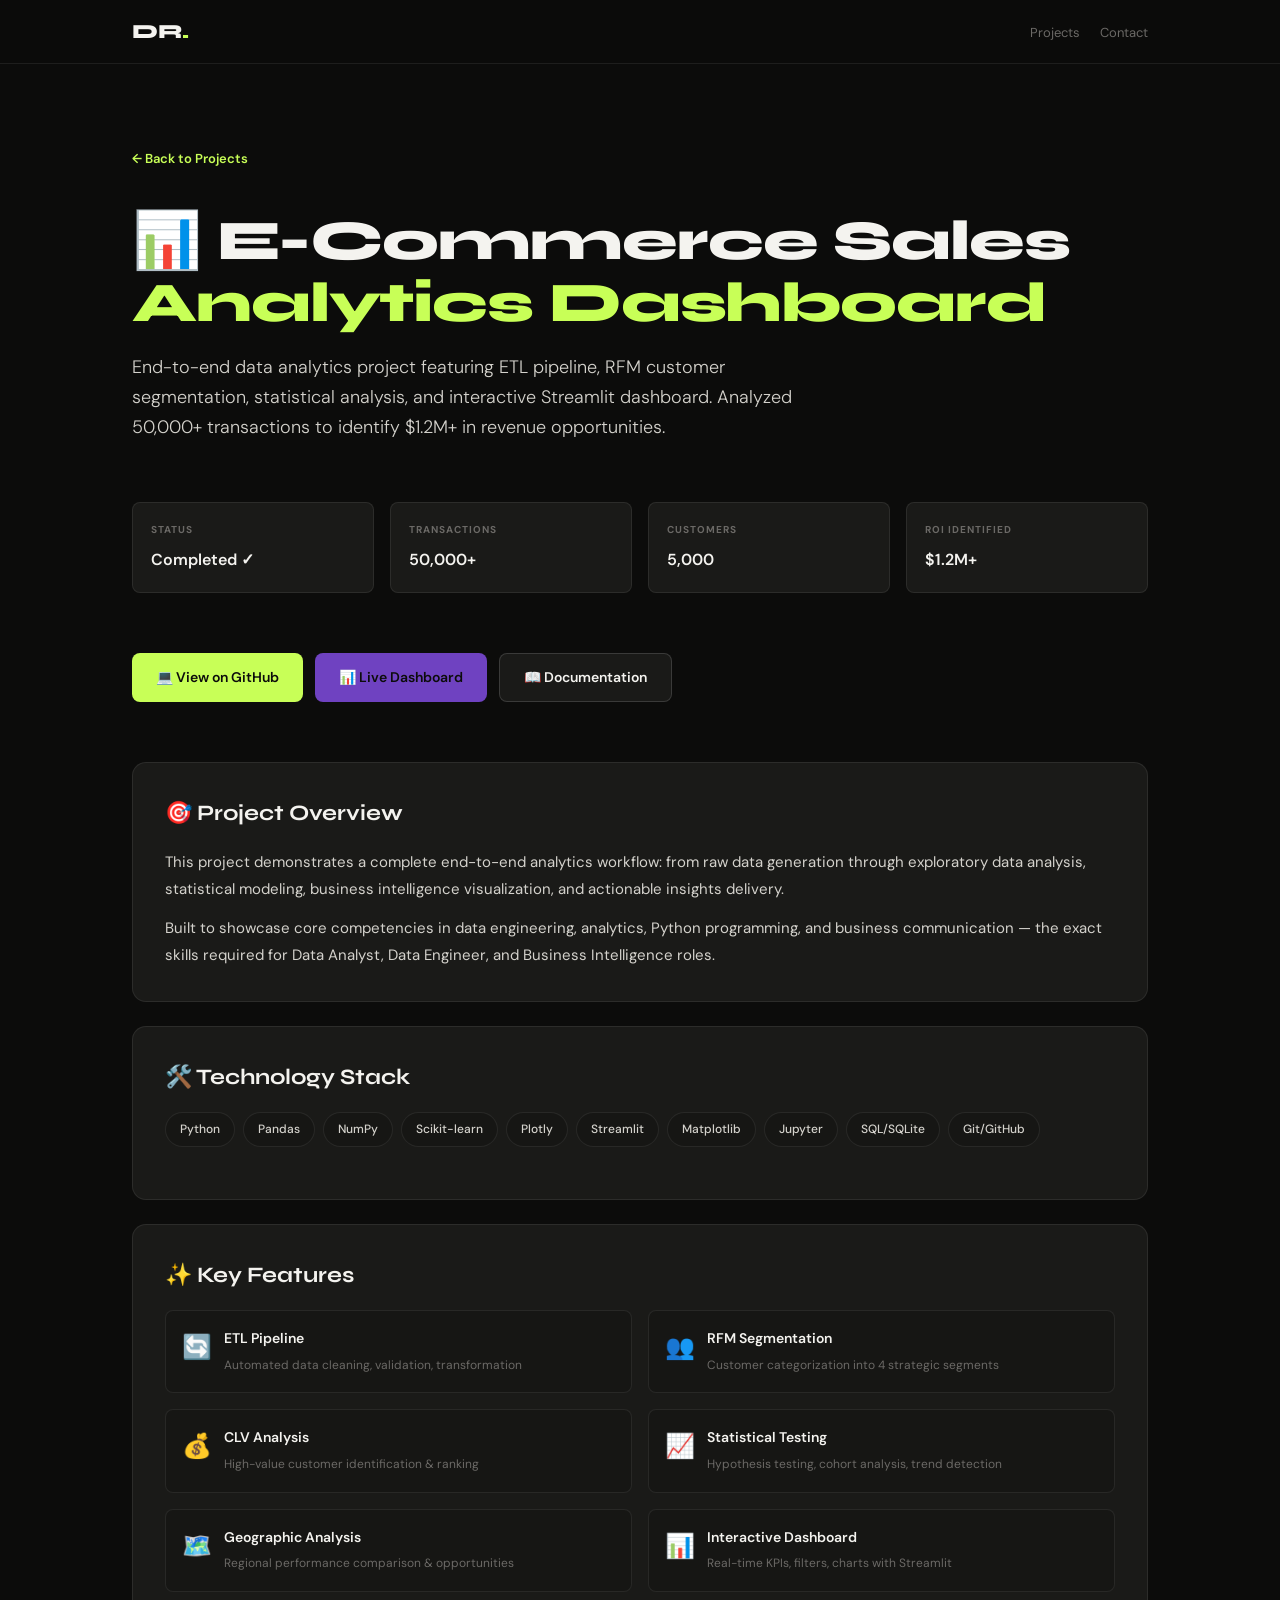
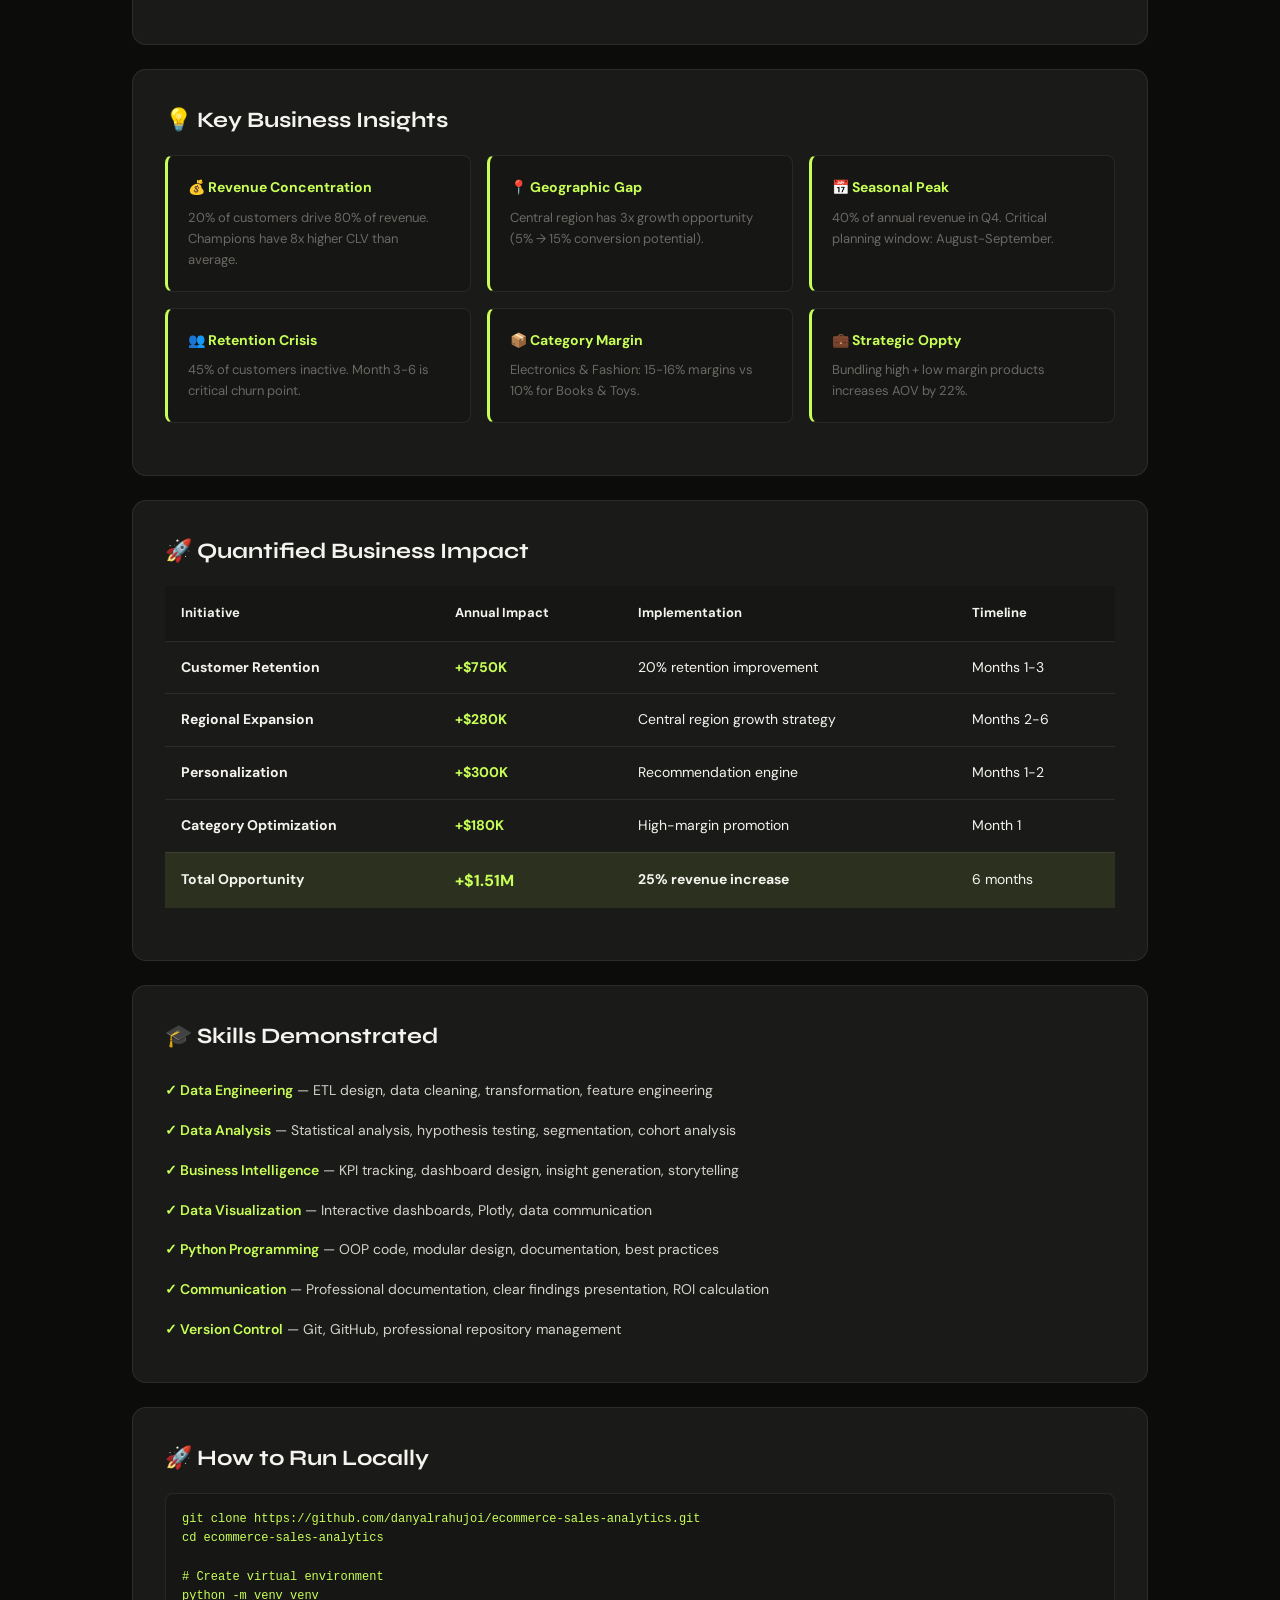
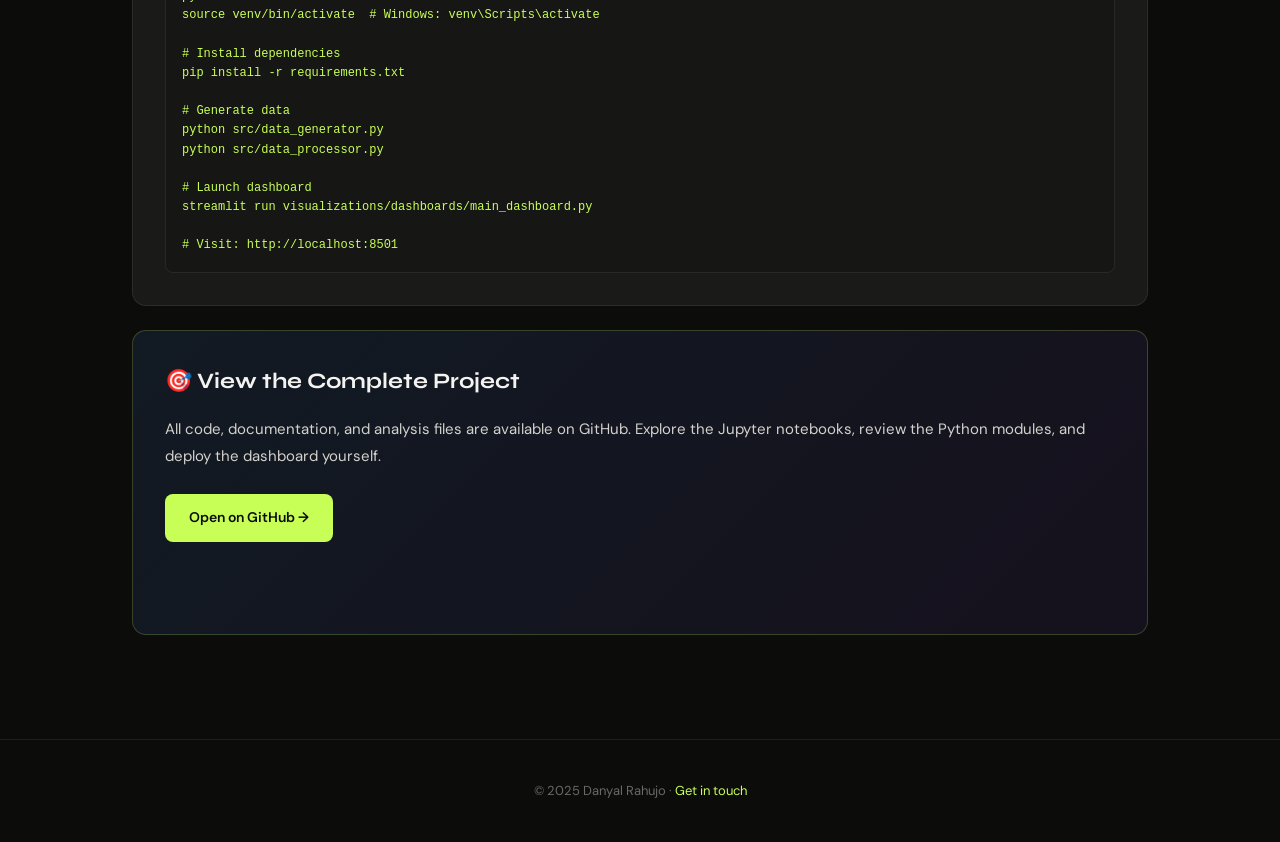
==== projects/ecommerce-analytics.html @ 6f2ed7d9 "Add E-Commerce Sales Analytics Dashboard HTML This HTML file contains the structure and styling for " ====
<!DOCTYPE html>
<html lang="en">
<head>
  <meta charset="UTF-8" />
  <meta name="viewport" content="width=device-width, initial-scale=1.0" />
  <title>E-Commerce Sales Analytics Dashboard - Danyal Rahujo</title>
  <meta name="description" content="End-to-end data analytics project with ETL pipeline, RFM segmentation, and interactive Streamlit dashboard analyzing 50,000+ e-commerce transactions." />
  <link rel="preconnect" href="https://fonts.googleapis.com" />
  <link href="https://fonts.googleapis.com/css2?family=Syne:wght@400;600;700;800&family=DM+Sans:ital,opsz,wght@0,9..40,300;0,9..40,400;0,9..40,500;1,9..40,300&display=swap" rel="stylesheet" />
  <style>
    :root {
      --bg:        #0c0c0b;
      --bg2:       #111110;
      --bg3:       #161614;
      --surface:   #1a1a18;
      --border:    rgba(255,255,255,0.08);
      --border2:   rgba(255,255,255,0.14);
      --white:     #f4f3ef;
      --off:       #d4d2cc;
      --muted:     #6b6966;
      --accent:    #c8ff57;
      --accent2:   #ff5733;
      --blue:      #4a9eff;
      --green:     #4ade80;
      --radius:    14px;
      --radius-sm: 8px;
      --nav-h:     64px;
    }

    *, *::before, *::after { box-sizing: border-box; margin: 0; padding: 0; }
    html { scroll-behavior: smooth; }
    body {
      background: var(--bg);
      color: var(--white);
      font-family: 'DM Sans', sans-serif;
      font-size: 16px;
      line-height: 1.7;
      overflow-x: hidden;
    }
    a { text-decoration: none; color: inherit; }
    img { max-width: 100%; }
    em { font-style: normal; color: var(--accent); }
    .container { max-width: 1080px; margin: 0 auto; padding: 0 32px; }
    
    nav {
      position: fixed; top: 0; left: 0; right: 0;
      height: var(--nav-h); z-index: 500;
      background: rgba(12,12,11,0.95);
      backdrop-filter: blur(16px);
      border-bottom: 1px solid var(--border);
    }
    .nav-inner {
      max-width: 1080px; margin: 0 auto; padding: 0 32px;
      height: 100%; display: flex; align-items: center; justify-content: space-between;
    }
    .nav-logo {
      font-family: 'Syne', sans-serif; font-weight: 800; font-size: 20px;
      color: var(--white); letter-spacing: -0.02em;
    }
    .logo-dot { color: var(--accent); }
    .nav-links { display: flex; list-style: none; gap: 20px; }
    .nav-links a {
      font-size: 13px; font-weight: 400; color: var(--muted);
      transition: color 0.2s;
    }
    .nav-links a:hover { color: var(--white); }

    main { padding-top: var(--nav-h); }
    section { padding: 80px 0; }
    
    .back-btn {
      display: inline-flex; align-items: center; gap: 6px;
      color: var(--accent); font-size: 13px; font-weight: 600;
      margin-bottom: 40px; transition: gap 0.2s;
    }
    .back-btn:hover { gap: 10px; }

    .page-header {
      margin-bottom: 60px;
    }
    .page-title {
      font-family: 'Syne', sans-serif;
      font-size: clamp(40px, 6vw, 56px);
      font-weight: 800; line-height: 1.1; letter-spacing: -0.02em;
      margin-bottom: 20px;
    }
    .page-subtitle {
      font-size: 18px; color: var(--off); font-weight: 300; line-height: 1.65; max-width: 700px;
    }

    .project-meta {
      display: grid; grid-template-columns: repeat(4, 1fr); gap: 16px;
      margin-bottom: 60px;
    }
    .meta-card {
      background: var(--surface); border: 1px solid var(--border);
      border-radius: var(--radius-sm); padding: 18px;
    }
    .meta-label { font-size: 10px; font-weight: 700; letter-spacing: 0.1em; text-transform: uppercase; color: var(--muted); margin-bottom: 8px; }
    .meta-value { font-size: 16px; font-weight: 600; color: var(--white); }

    .btn-group {
      display: flex; gap: 12px; flex-wrap: wrap; margin-bottom: 60px;
    }
    .btn {
      display: inline-flex; align-items: center; gap: 8px;
      padding: 12px 24px; border-radius: var(--radius-sm);
      font-size: 14px; font-weight: 600; font-family: 'DM Sans', sans-serif;
      transition: all 0.2s;
      border: none; cursor: pointer;
    }
    .btn-primary {
      background: var(--accent); color: var(--bg);
    }
    .btn-primary:hover { transform: translateY(-2px); box-shadow: 0 8px 24px rgba(200,255,87,0.25); }
    .btn-secondary {
      background: var(--surface); border: 1px solid var(--border2); color: var(--white);
    }
    .btn-secondary:hover { border-color: var(--white); background: rgba(255,255,255,0.05); }

    .section-card {
      background: var(--surface); border: 1px solid var(--border);
      border-radius: var(--radius); padding: 32px;
      margin-bottom: 24px;
    }
    .section-card h3 {
      font-family: 'Syne', sans-serif; font-size: 22px; font-weight: 700;
      color: var(--white); margin-bottom: 16px;
    }
    .section-card p {
      font-size: 15px; color: var(--off); line-height: 1.8; margin-bottom: 12px;
    }
    .section-card p:last-child { margin-bottom: 0; }

    .insights-grid {
      display: grid; grid-template-columns: repeat(3, 1fr); gap: 16px;
      margin-bottom: 20px;
    }
    .insight-card {
      background: var(--bg3); border: 1px solid var(--border);
      border-radius: var(--radius-sm); padding: 20px;
      border-left: 3px solid var(--accent);
    }
    .insight-card h4 {
      font-size: 14px; font-weight: 700; color: var(--accent); margin-bottom: 8px;
    }
    .insight-card p {
      font-size: 13px; color: var(--muted); line-height: 1.6;
    }

    .features-grid {
      display: grid; grid-template-columns: repeat(2, 1fr); gap: 16px;
      margin-bottom: 20px;
    }
    .feature-item {
      background: var(--bg3); border: 1px solid var(--border);
      border-radius: var(--radius-sm); padding: 16px;
      display: flex; gap: 12px;
    }
    .feature-icon {
      font-size: 24px; flex-shrink: 0;
    }
    .feature-text h4 {
      font-size: 14px; font-weight: 600; color: var(--white); margin-bottom: 4px;
    }
    .feature-text p {
      font-size: 12px; color: var(--muted);
    }

    .tech-list {
      display: flex; flex-wrap: wrap; gap: 8px;
      margin-bottom: 20px;
    }
    .tech-tag {
      display: inline-flex;
      background: var(--bg3); border: 1px solid var(--border);
      color: var(--off); padding: 6px 14px; border-radius: 20px;
      font-size: 12px; font-weight: 500;
    }

    .impact-table {
      width: 100%; border-collapse: collapse;
      background: var(--surface);
      margin-bottom: 20px;
    }
    .impact-table th {
      background: var(--bg3); padding: 16px;
      text-align: left; font-weight: 700; font-size: 13px;
      border-bottom: 1px solid var(--border);
    }
    .impact-table td {
      padding: 14px 16px; border-bottom: 1px solid var(--border);
      font-size: 14px;
    }
    .impact-table tr:last-child td {
      border-bottom: none;
    }
    .impact-value {
      color: var(--accent); font-weight: 700;
    }

    footer {
      border-top: 1px solid var(--border); padding: 40px 0;
      text-align: center; color: var(--muted); font-size: 13px;
    }

    @media (max-width: 900px) {
      .project-meta { grid-template-columns: repeat(2, 1fr); }
      .insights-grid { grid-template-columns: 1fr; }
      .features-grid { grid-template-columns: 1fr; }
    }
    @media (max-width: 640px) {
      .container { padding: 0 20px; }
      section { padding: 60px 0; }
      .page-title { font-size: 32px; }
      .nav-links { display: none; }
      .project-meta { grid-template-columns: 1fr; }
      .btn-group { flex-direction: column; }
      .btn { width: 100%; justify-content: center; }
    }
  </style>
</head>
<body>

  <nav>
    <div class="nav-inner">
      <a href="../index.html" class="nav-logo">DR<span class="logo-dot">.</span></a>
      <ul class="nav-links">
        <li><a href="../index.html#projects">Projects</a></li>
        <li><a href="../index.html#contact">Contact</a></li>
      </ul>
    </div>
  </nav>

  <main>
    <section>
      <div class="container">
        <a href="../index.html#projects" class="back-btn">← Back to Projects</a>

        <div class="page-header">
          <h1 class="page-title">📊 E-Commerce Sales<br><em>Analytics Dashboard</em></h1>
          <p class="page-subtitle">
            End-to-end data analytics project featuring ETL pipeline, RFM customer segmentation, 
            statistical analysis, and interactive Streamlit dashboard. Analyzed 50,000+ transactions 
            to identify $1.2M+ in revenue opportunities.
          </p>
        </div>

        <div class="project-meta">
          <div class="meta-card">
            <div class="meta-label">Status</div>
            <div class="meta-value">Completed ✓</div>
          </div>
          <div class="meta-card">
            <div class="meta-label">Transactions</div>
            <div class="meta-value">50,000+</div>
          </div>
          <div class="meta-card">
            <div class="meta-label">Customers</div>
            <div class="meta-value">5,000</div>
          </div>
          <div class="meta-card">
            <div class="meta-label">ROI Identified</div>
            <div class="meta-value">$1.2M+</div>
          </div>
        </div>

        <div class="btn-group">
          <a href="https://github.com/danyalrahujoi/ecommerce-sales-analytics" class="btn btn-primary" target="_blank">
            💻 View on GitHub
          </a>
          <a href="https://ecommerce-analytics-dashboard.streamlit.app/" class="btn btn-primary" target="_blank" style="background: #6f42c1;">
            📊 Live Dashboard
          </a>
          <a href="https://github.com/danyalrahujoi/ecommerce-sales-analytics#readme" class="btn btn-secondary" target="_blank">
            📖 Documentation
          </a>
        </div>

        <div class="section-card">
          <h3>🎯 Project Overview</h3>
          <p>
            This project demonstrates a complete end-to-end analytics workflow: from raw data generation through 
            exploratory data analysis, statistical modeling, business intelligence visualization, and actionable insights delivery.
          </p>
          <p>
            Built to showcase core competencies in data engineering, analytics, Python programming, and business communication 
            — the exact skills required for Data Analyst, Data Engineer, and Business Intelligence roles.
          </p>
        </div>

        <div class="section-card">
          <h3>🛠️ Technology Stack</h3>
          <div class="tech-list">
            <span class="tech-tag">Python</span>
            <span class="tech-tag">Pandas</span>
            <span class="tech-tag">NumPy</span>
            <span class="tech-tag">Scikit-learn</span>
            <span class="tech-tag">Plotly</span>
            <span class="tech-tag">Streamlit</span>
            <span class="tech-tag">Matplotlib</span>
            <span class="tech-tag">Jupyter</span>
            <span class="tech-tag">SQL/SQLite</span>
            <span class="tech-tag">Git/GitHub</span>
          </div>
        </div>

        <div class="section-card">
          <h3>✨ Key Features</h3>
          <div class="features-grid">
            <div class="feature-item">
              <div class="feature-icon">🔄</div>
              <div class="feature-text">
                <h4>ETL Pipeline</h4>
                <p>Automated data cleaning, validation, transformation</p>
              </div>
            </div>
            <div class="feature-item">
              <div class="feature-icon">👥</div>
              <div class="feature-text">
                <h4>RFM Segmentation</h4>
                <p>Customer categorization into 4 strategic segments</p>
              </div>
            </div>
            <div class="feature-item">
              <div class="feature-icon">💰</div>
              <div class="feature-text">
                <h4>CLV Analysis</h4>
                <p>High-value customer identification & ranking</p>
              </div>
            </div>
            <div class="feature-item">
              <div class="feature-icon">📈</div>
              <div class="feature-text">
                <h4>Statistical Testing</h4>
                <p>Hypothesis testing, cohort analysis, trend detection</p>
              </div>
            </div>
            <div class="feature-item">
              <div class="feature-icon">🗺️</div>
              <div class="feature-text">
                <h4>Geographic Analysis</h4>
                <p>Regional performance comparison & opportunities</p>
              </div>
            </div>
            <div class="feature-item">
              <div class="feature-icon">📊</div>
              <div class="feature-text">
                <h4>Interactive Dashboard</h4>
                <p>Real-time KPIs, filters, charts with Streamlit</p>
              </div>
            </div>
          </div>
        </div>

        <div class="section-card">
          <h3>💡 Key Business Insights</h3>
          <div class="insights-grid">
            <div class="insight-card">
              <h4>💰 Revenue Concentration</h4>
              <p>20% of customers drive 80% of revenue. Champions have 8x higher CLV than average.</p>
            </div>
            <div class="insight-card">
              <h4>📍 Geographic Gap</h4>
              <p>Central region has 3x growth opportunity (5% → 15% conversion potential).</p>
            </div>
            <div class="insight-card">
              <h4>📅 Seasonal Peak</h4>
              <p>40% of annual revenue in Q4. Critical planning window: August-September.</p>
            </div>
            <div class="insight-card">
              <h4>👥 Retention Crisis</h4>
              <p>45% of customers inactive. Month 3-6 is critical churn point.</p>
            </div>
            <div class="insight-card">
              <h4>📦 Category Margin</h4>
              <p>Electronics & Fashion: 15-16% margins vs 10% for Books & Toys.</p>
            </div>
            <div class="insight-card">
              <h4>💼 Strategic Oppty</h4>
              <p>Bundling high + low margin products increases AOV by 22%.</p>
            </div>
          </div>
        </div>

        <div class="section-card">
          <h3>🚀 Quantified Business Impact</h3>
          <table class="impact-table">
            <thead>
              <tr>
                <th>Initiative</th>
                <th>Annual Impact</th>
                <th>Implementation</th>
                <th>Timeline</th>
              </tr>
            </thead>
            <tbody>
              <tr>
                <td><strong>Customer Retention</strong></td>
                <td class="impact-value">+$750K</td>
                <td>20% retention improvement</td>
                <td>Months 1-3</td>
              </tr>
              <tr>
                <td><strong>Regional Expansion</strong></td>
                <td class="impact-value">+$280K</td>
                <td>Central region growth strategy</td>
                <td>Months 2-6</td>
              </tr>
              <tr>
                <td><strong>Personalization</strong></td>
                <td class="impact-value">+$300K</td>
                <td>Recommendation engine</td>
                <td>Months 1-2</td>
              </tr>
              <tr>
                <td><strong>Category Optimization</strong></td>
                <td class="impact-value">+$180K</td>
                <td>High-margin promotion</td>
                <td>Month 1</td>
              </tr>
              <tr style="background: rgba(200,255,87,0.1);">
                <td><strong>Total Opportunity</strong></td>
                <td class="impact-value" style="font-size: 16px;">+$1.51M</td>
                <td><strong>25% revenue increase</strong></td>
                <td>6 months</td>
              </tr>
            </tbody>
          </table>
        </div>

        <div class="section-card">
          <h3>🎓 Skills Demonstrated</h3>
          <ul style="list-style: none; padding: 0;">
            <li style="padding: 8px 0; font-size: 14px; color: var(--off);">
              <span style="color: var(--accent); font-weight: 600;">✓ Data Engineering</span> — ETL design, data cleaning, transformation, feature engineering
            </li>
            <li style="padding: 8px 0; font-size: 14px; color: var(--off);">
              <span style="color: var(--accent); font-weight: 600;">✓ Data Analysis</span> — Statistical analysis, hypothesis testing, segmentation, cohort analysis
            </li>
            <li style="padding: 8px 0; font-size: 14px; color: var(--off);">
              <span style="color: var(--accent); font-weight: 600;">✓ Business Intelligence</span> — KPI tracking, dashboard design, insight generation, storytelling
            </li>
            <li style="padding: 8px 0; font-size: 14px; color: var(--off);">
              <span style="color: var(--accent); font-weight: 600;">✓ Data Visualization</span> — Interactive dashboards, Plotly, data communication
            </li>
            <li style="padding: 8px 0; font-size: 14px; color: var(--off);">
              <span style="color: var(--accent); font-weight: 600;">✓ Python Programming</span> — OOP code, modular design, documentation, best practices
            </li>
            <li style="padding: 8px 0; font-size: 14px; color: var(--off);">
              <span style="color: var(--accent); font-weight: 600;">✓ Communication</span> — Professional documentation, clear findings presentation, ROI calculation
            </li>
            <li style="padding: 8px 0; font-size: 14px; color: var(--off);">
              <span style="color: var(--accent); font-weight: 600;">✓ Version Control</span> — Git, GitHub, professional repository management
            </li>
          </ul>
        </div>

        <div class="section-card">
          <h3>🚀 How to Run Locally</h3>
          <pre style="background: var(--bg3); padding: 16px; border-radius: var(--radius-sm); overflow-x: auto; font-size: 12px; color: var(--accent); line-height: 1.6; border: 1px solid var(--border);">git clone https://github.com/danyalrahujoi/ecommerce-sales-analytics.git
cd ecommerce-sales-analytics

# Create virtual environment
python -m venv venv
source venv/bin/activate  # Windows: venv\Scripts\activate

# Install dependencies
pip install -r requirements.txt

# Generate data
python src/data_generator.py
python src/data_processor.py

# Launch dashboard
streamlit run visualizations/dashboards/main_dashboard.py

# Visit: http://localhost:8501</pre>
        </div>

        <div class="section-card" style="background: linear-gradient(135deg, rgba(74,158,255,0.1), rgba(111,66,193,0.1)); border-color: rgba(200,255,87,0.2);">
          <h3>🎯 View the Complete Project</h3>
          <p>All code, documentation, and analysis files are available on GitHub. Explore the Jupyter notebooks, review the Python modules, and deploy the dashboard yourself.</p>
          <div class="btn-group" style="margin-top: 24px;">
            <a href="https://github.com/danyalrahujoi/ecommerce-sales-analytics" class="btn btn-primary" target="_blank">
              Open on GitHub →
            </a>
          </div>
        </div>
      </div>
    </section>
  </main>

  <footer>
    <div class="container">
      <p>© 2025 Danyal Rahujo · <a href="mailto:danyalrahujo@gmail.com" style="color: var(--accent);">Get in touch</a></p>
    </div>
  </footer>

</body>
</html>
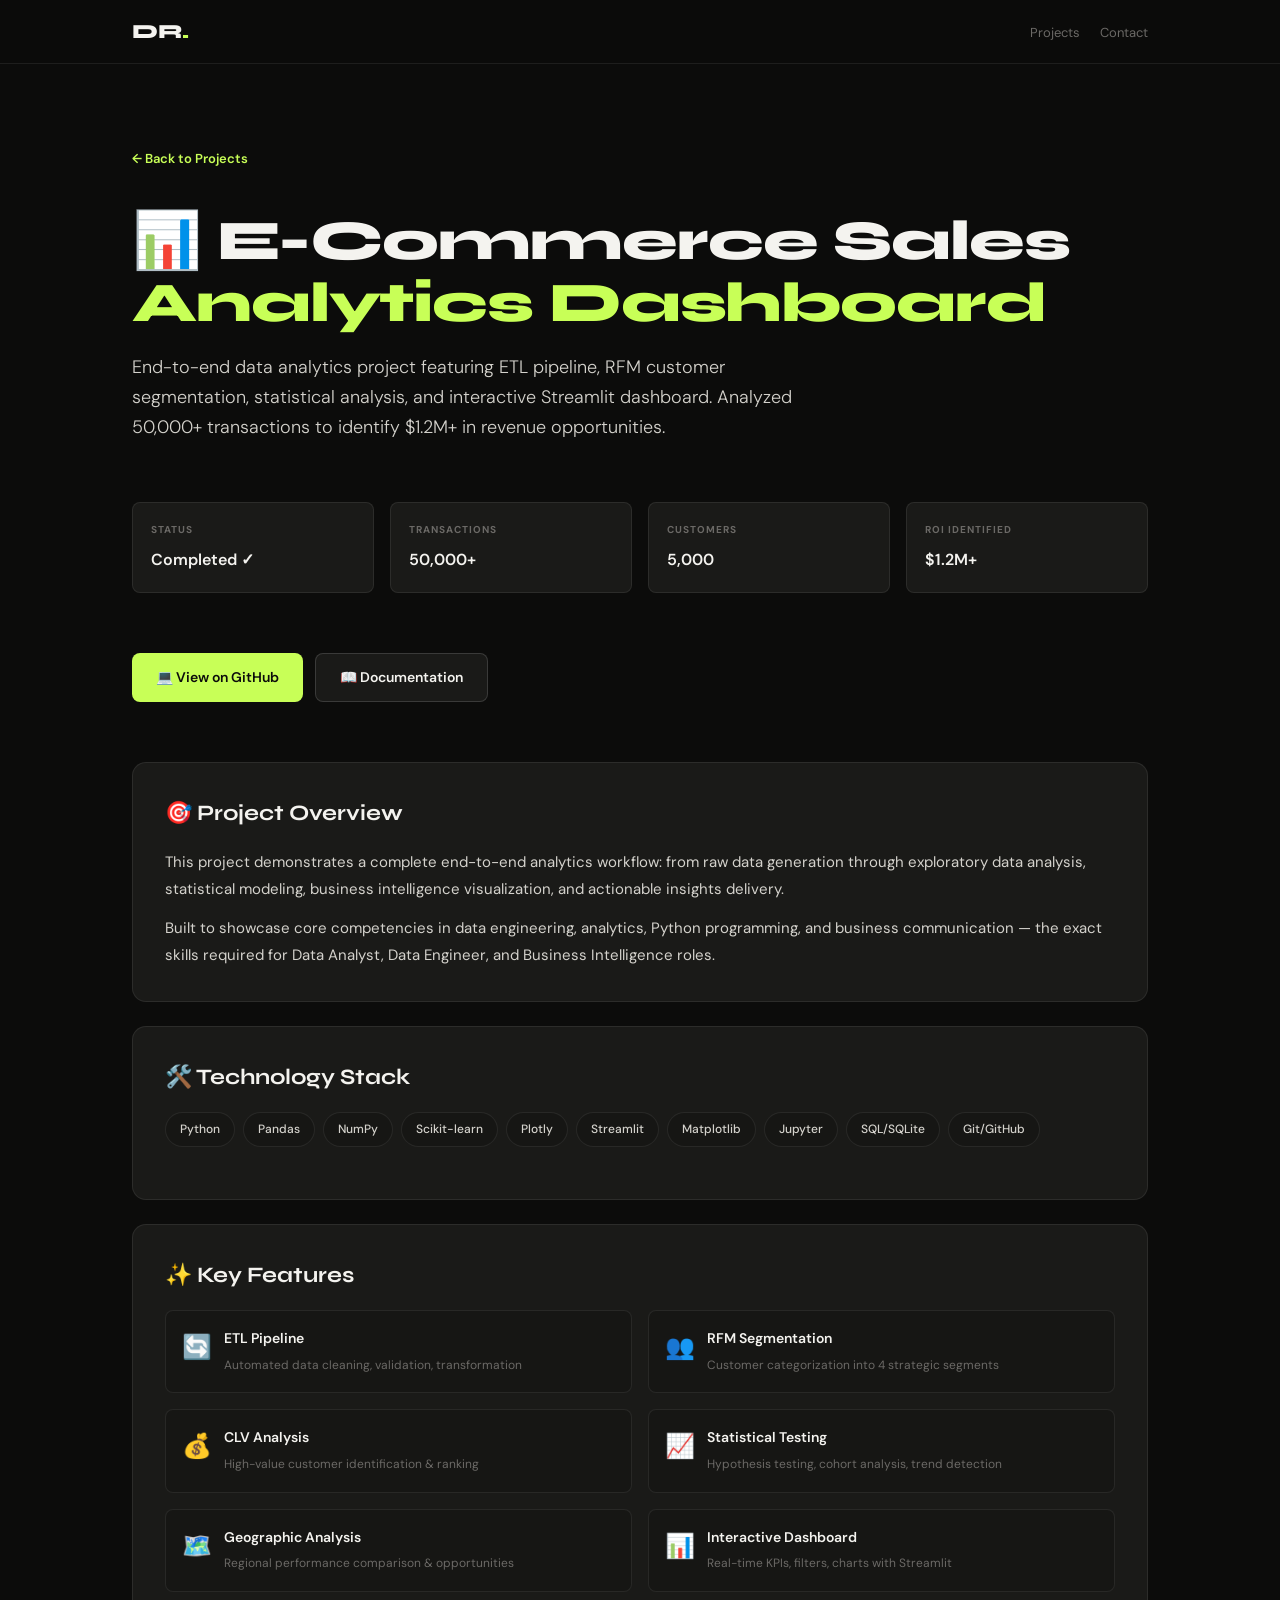
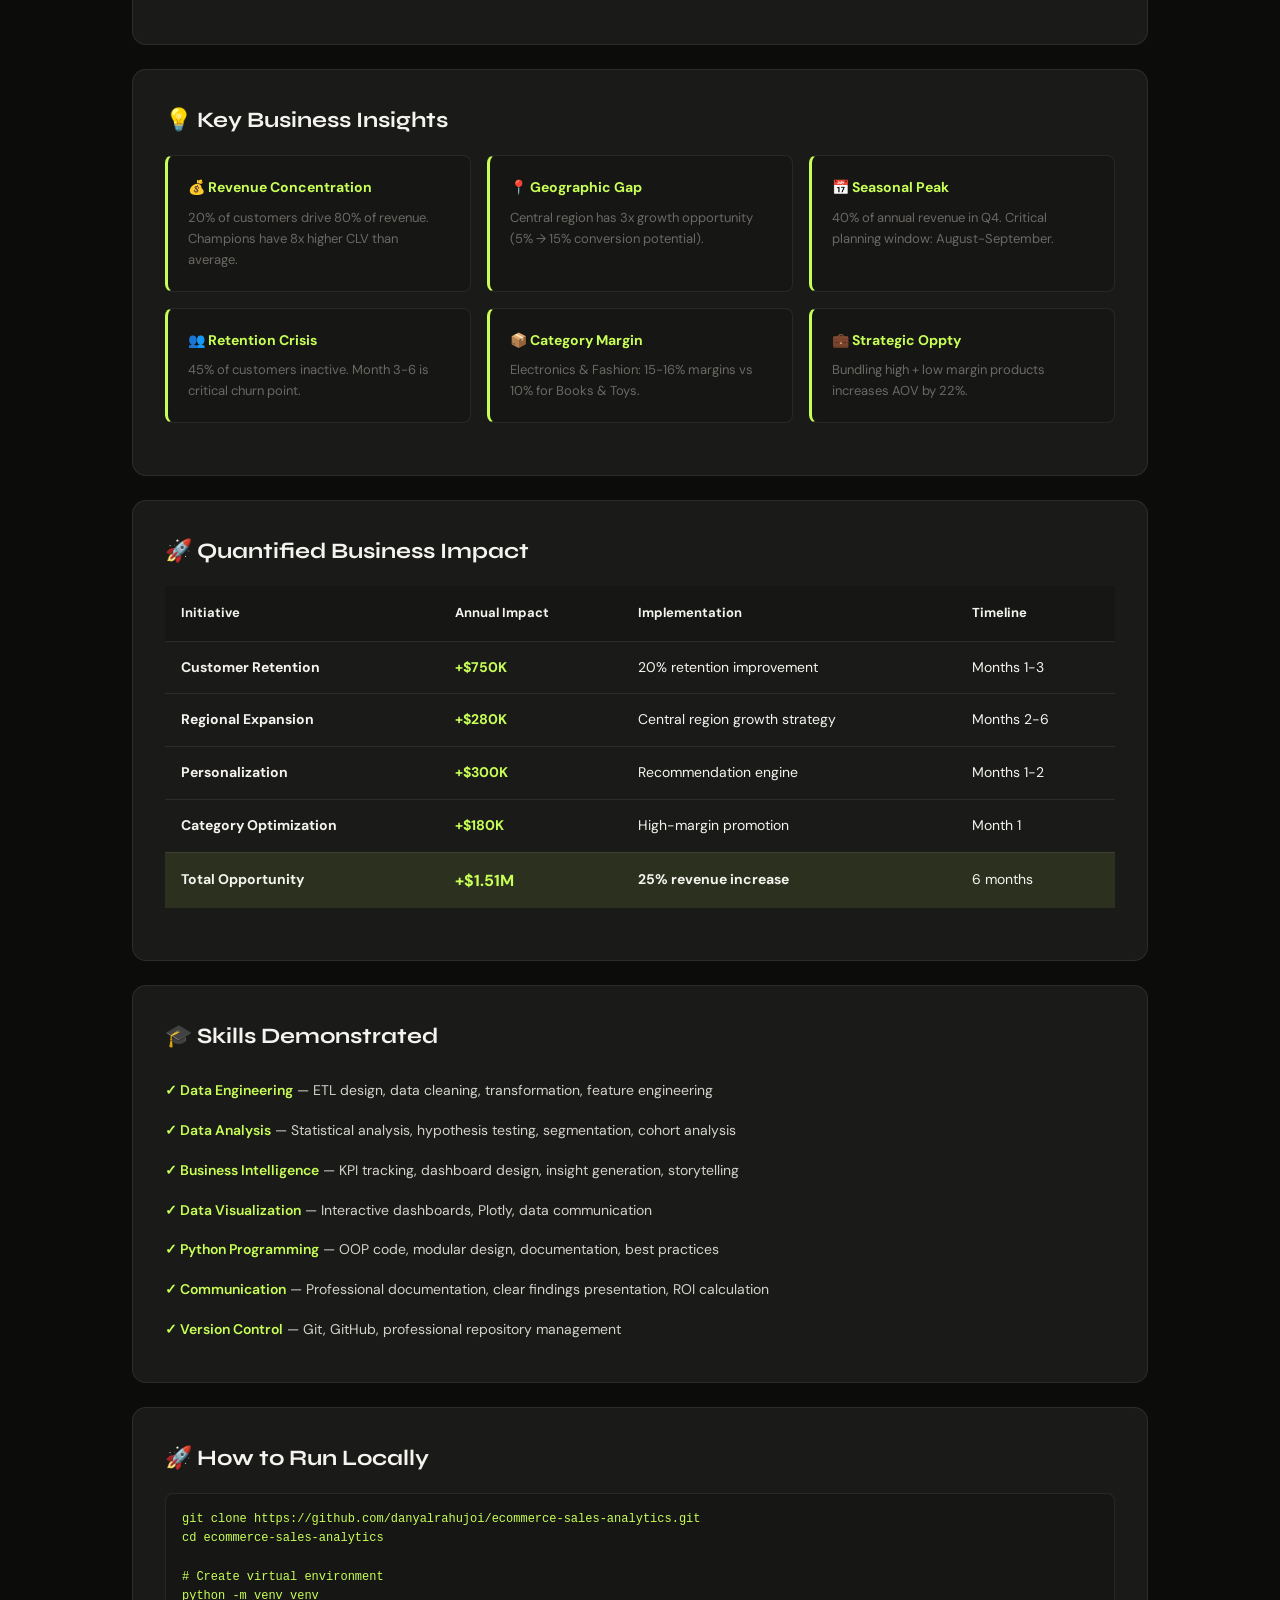
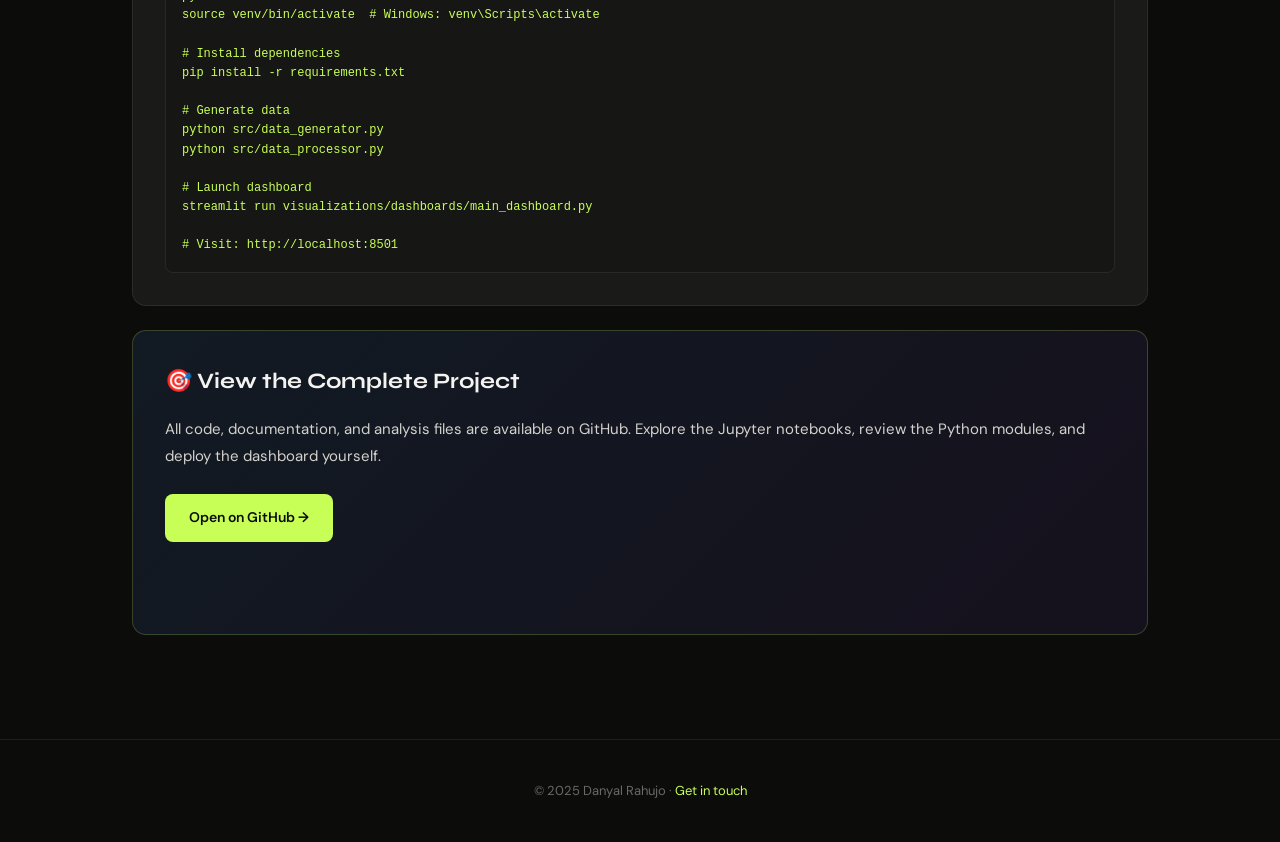
==== commit a7cd8b99: "Fix GitHub link and remove live dashboard reference Updated the GitHub link for the project and remo" ====
--- a/projects/ecommerce-analytics.html
+++ b/projects/ecommerce-analytics.html
@@ -266,12 +266,10 @@
         </div>
 
         <div class="btn-group">
-          <a href="https://github.com/danyalrahujoi/ecommerce-sales-analytics" class="btn btn-primary" target="_blank">
+          <a href="https://github.com/danyalrahujo/ecommerce-sales-analytics" class="btn btn-primary" target="_blank">
             💻 View on GitHub
           </a>
-          <a href="https://ecommerce-analytics-dashboard.streamlit.app/" class="btn btn-primary" target="_blank" style="background: #6f42c1;">
-            📊 Live Dashboard
-          </a>
+          
           <a href="https://github.com/danyalrahujoi/ecommerce-sales-analytics#readme" class="btn btn-secondary" target="_blank">
             📖 Documentation
           </a>
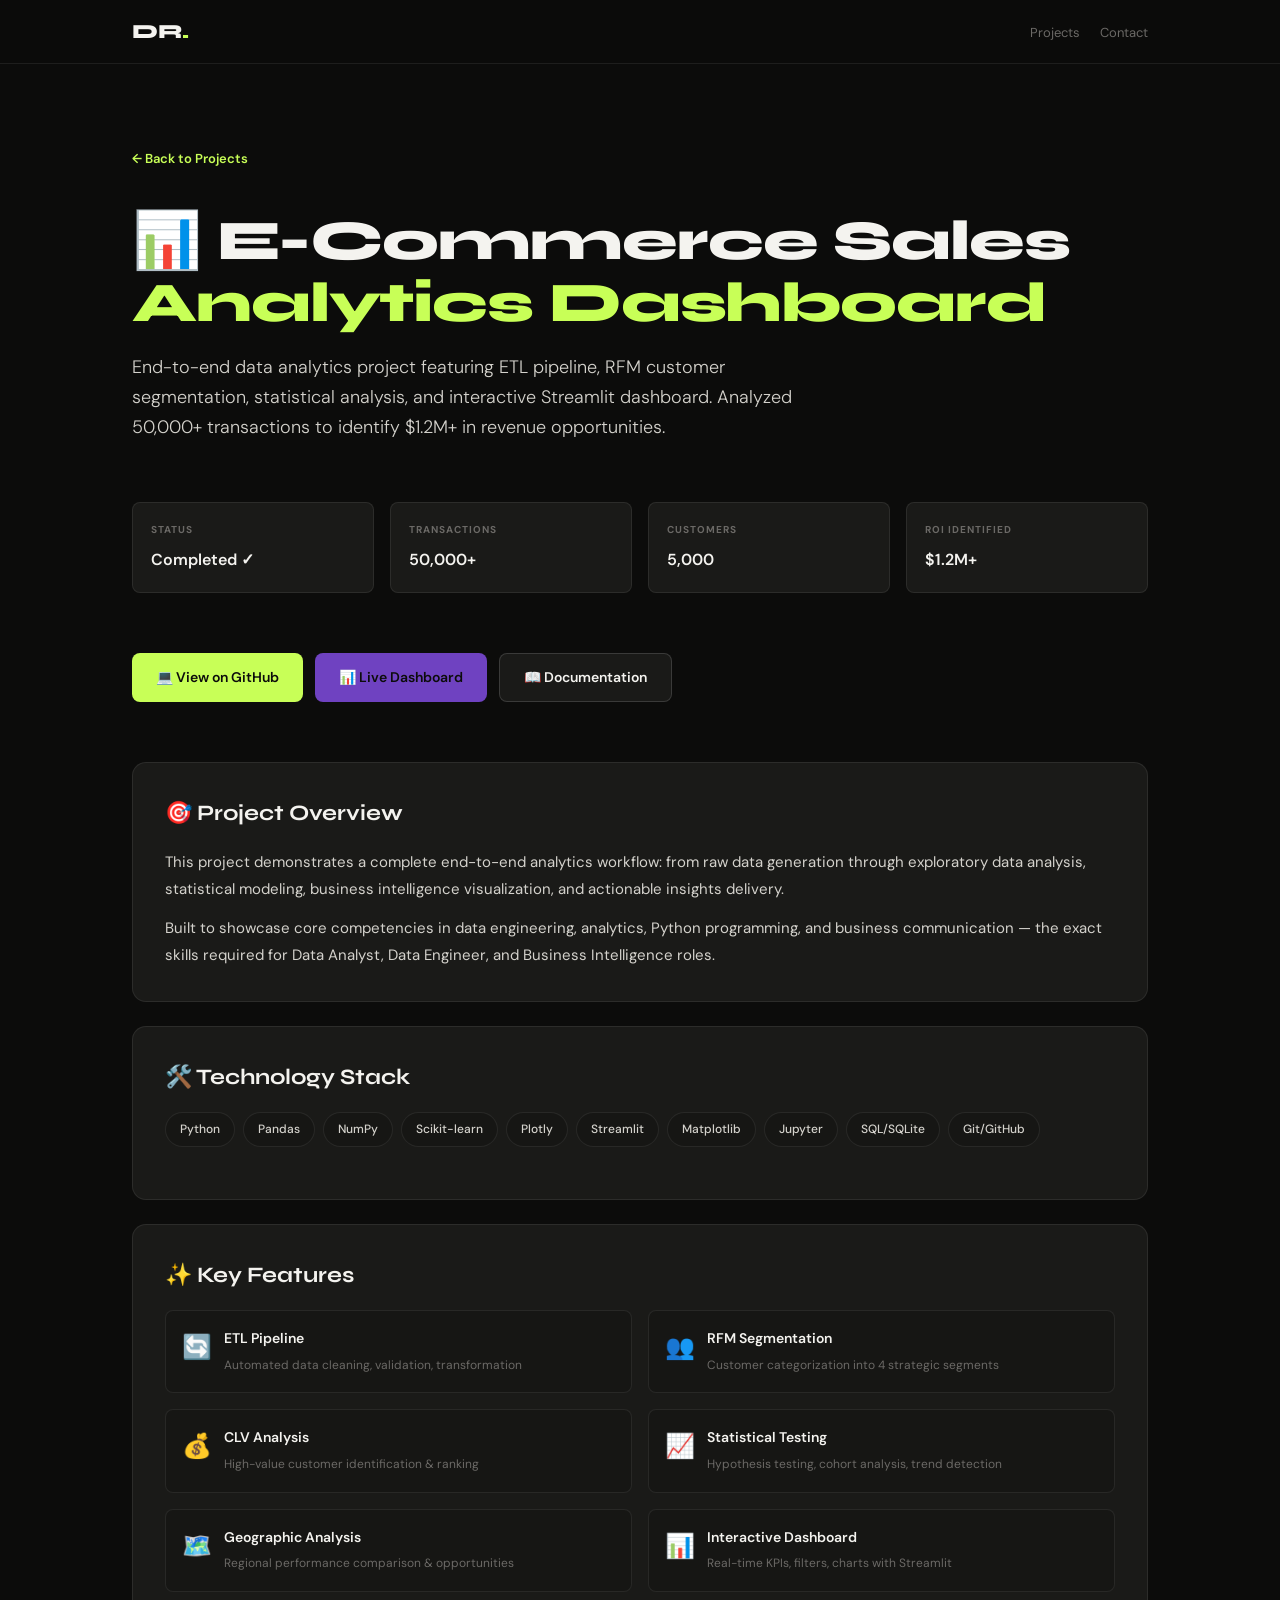
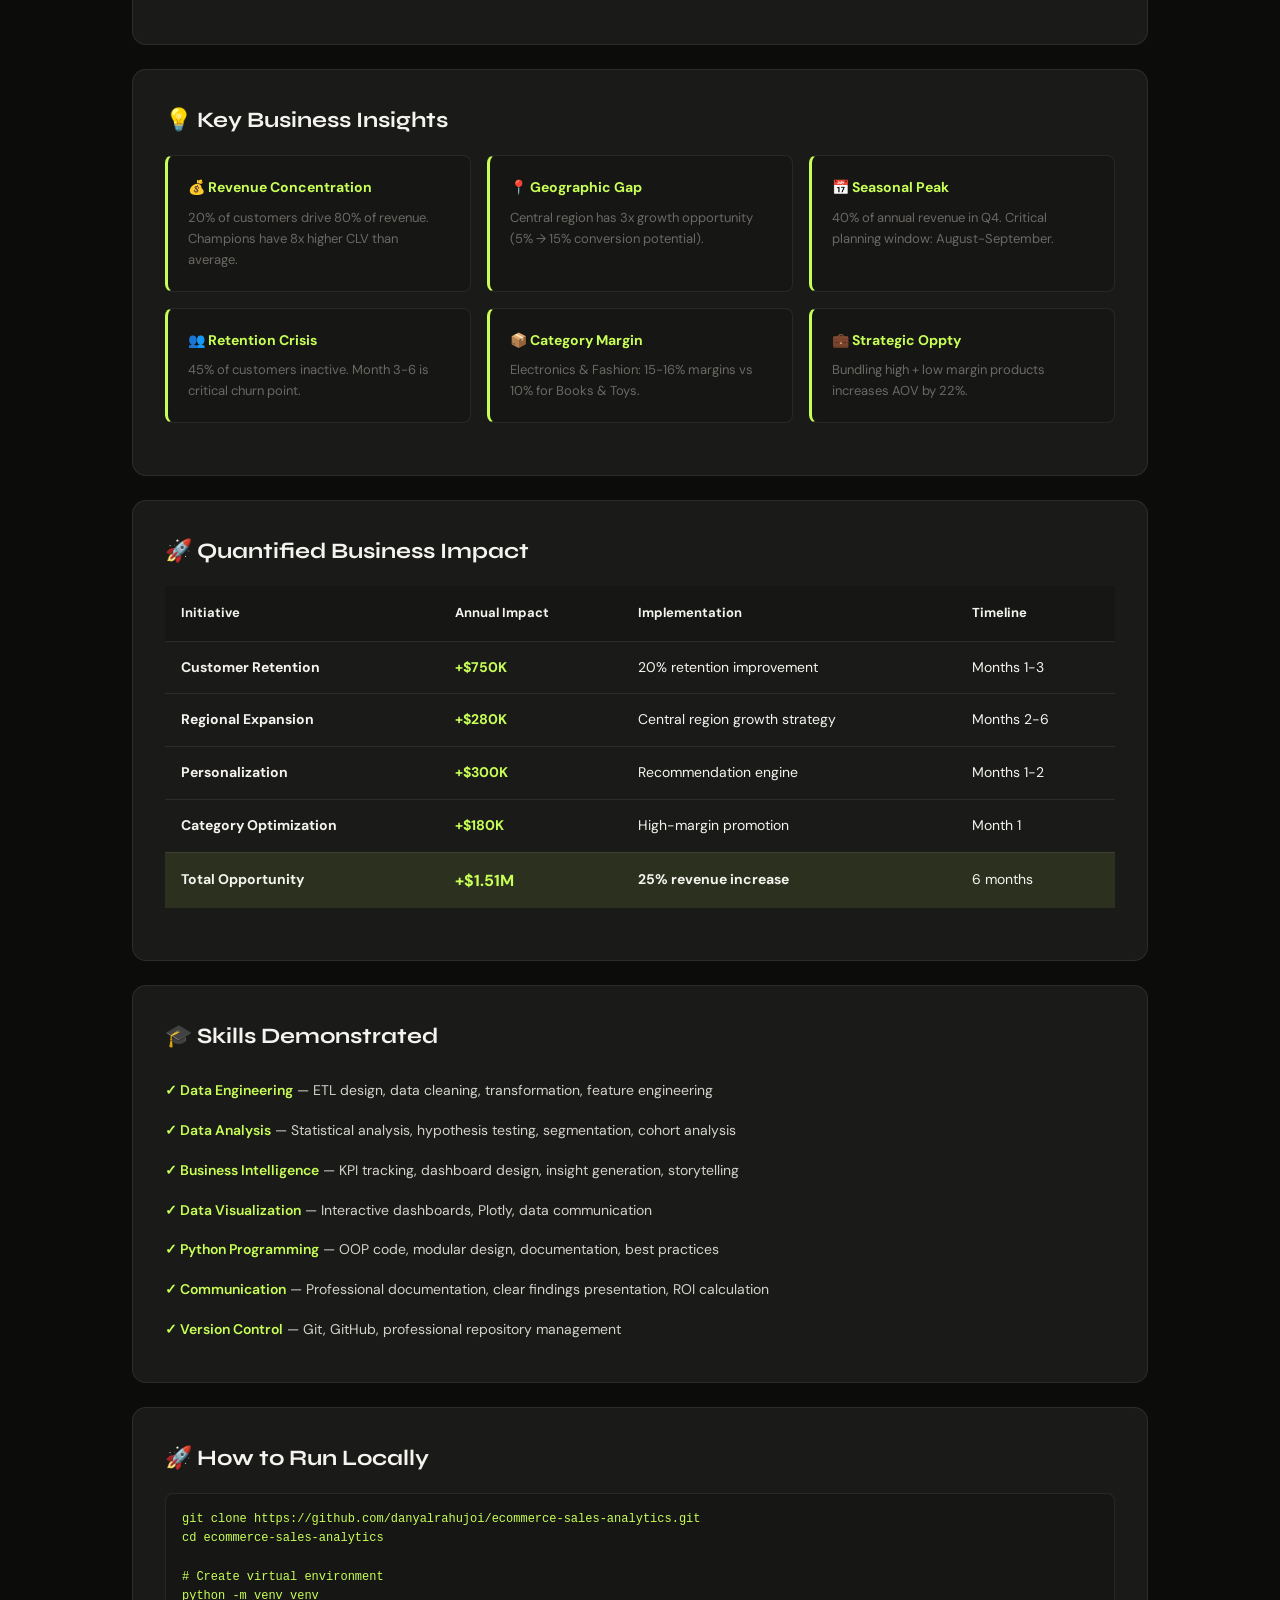
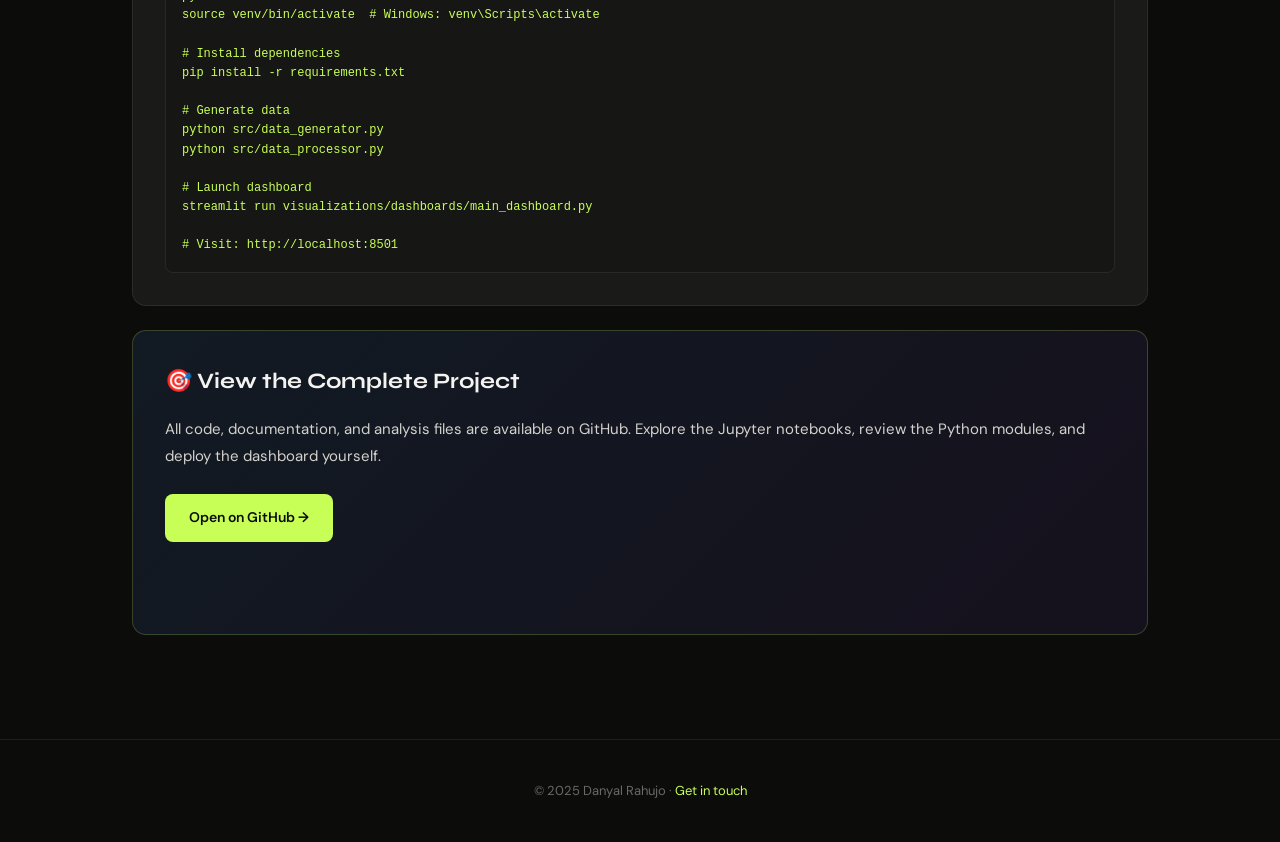
==== commit 22ca0f2f: "Add live dashboard link to ecommerce analytics" ====
--- a/projects/ecommerce-analytics.html
+++ b/projects/ecommerce-analytics.html
@@ -268,6 +268,10 @@
         <div class="btn-group">
           <a href="https://github.com/danyalrahujo/ecommerce-sales-analytics" class="btn btn-primary" target="_blank">
             💻 View on GitHub
+          </a>
+
+          <a href="https://ecommerce-sales-analytics-xdvl4yz3vbujqpkmgdm76g.streamlit.app/" class="btn btn-primary" target="_blank" style="background: #6f42c1;">
+            📊 Live Dashboard
           </a>
           
           <a href="https://github.com/danyalrahujoi/ecommerce-sales-analytics#readme" class="btn btn-secondary" target="_blank">
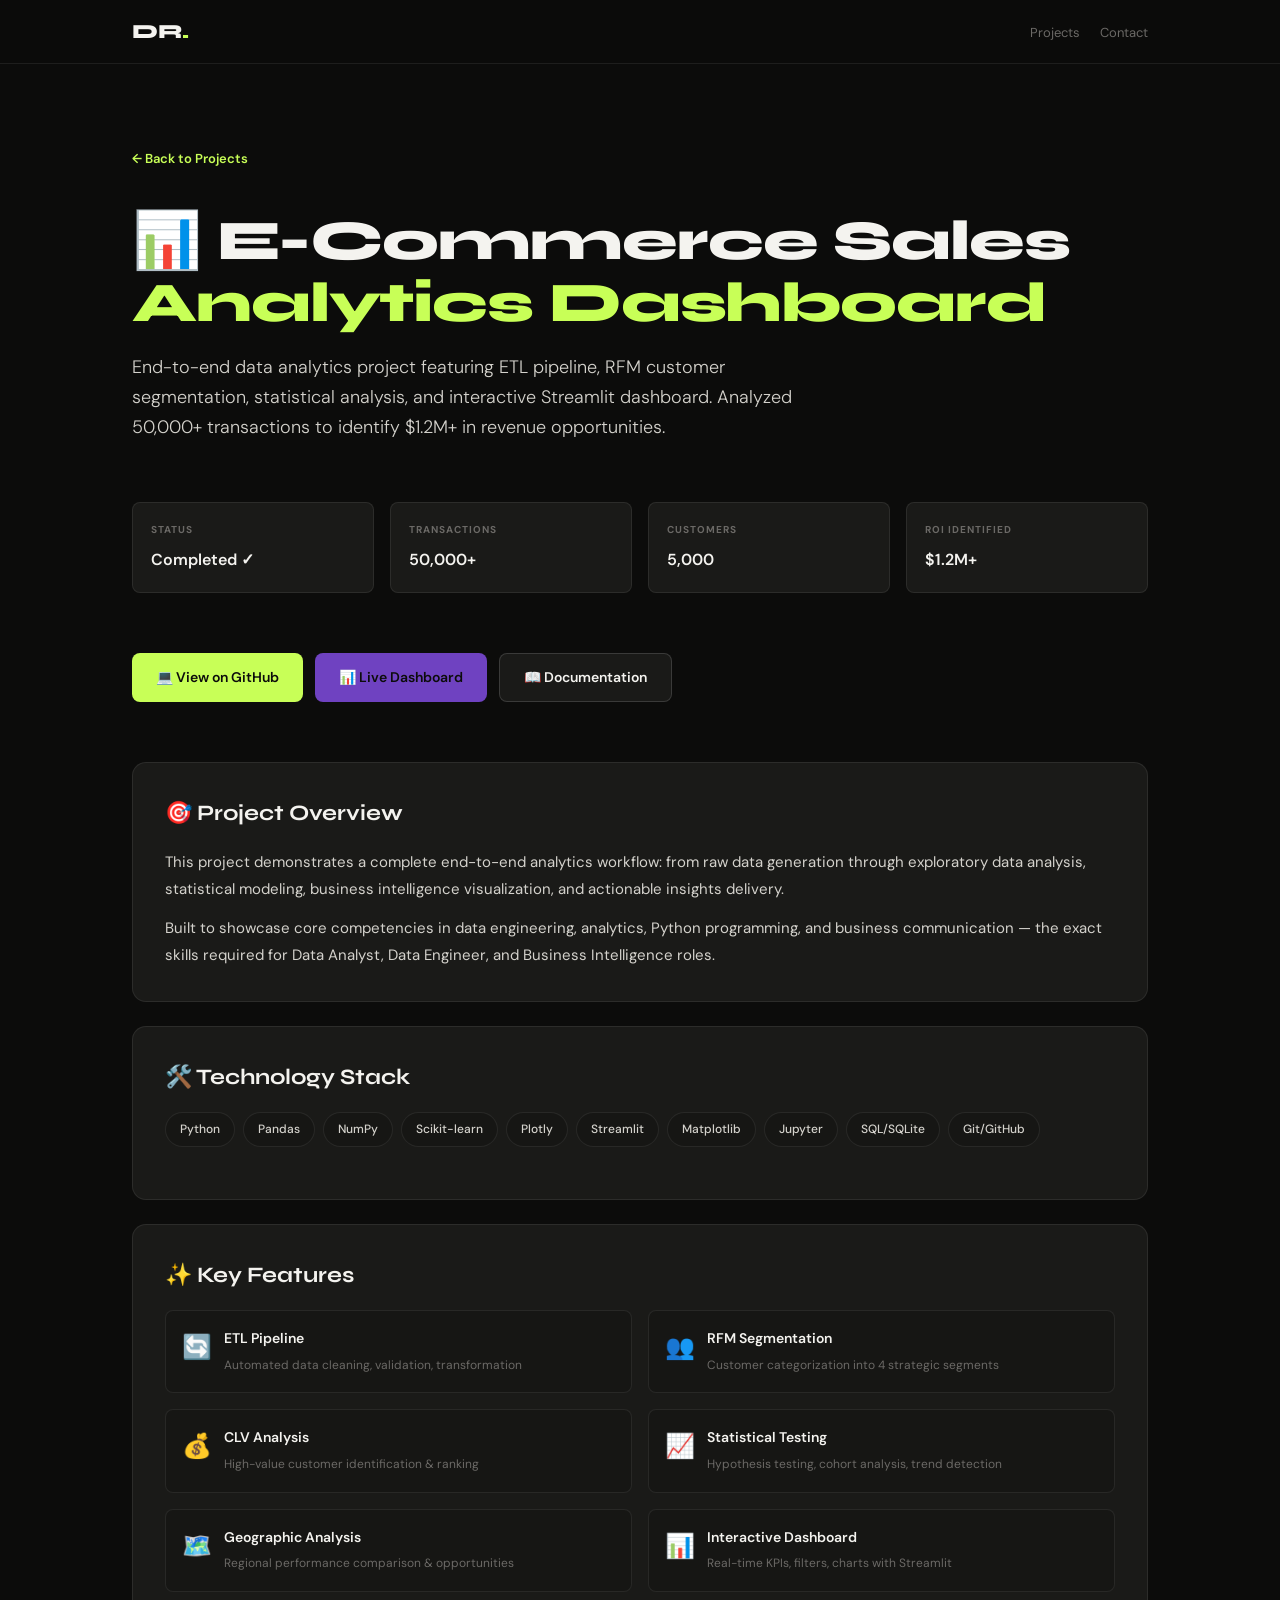
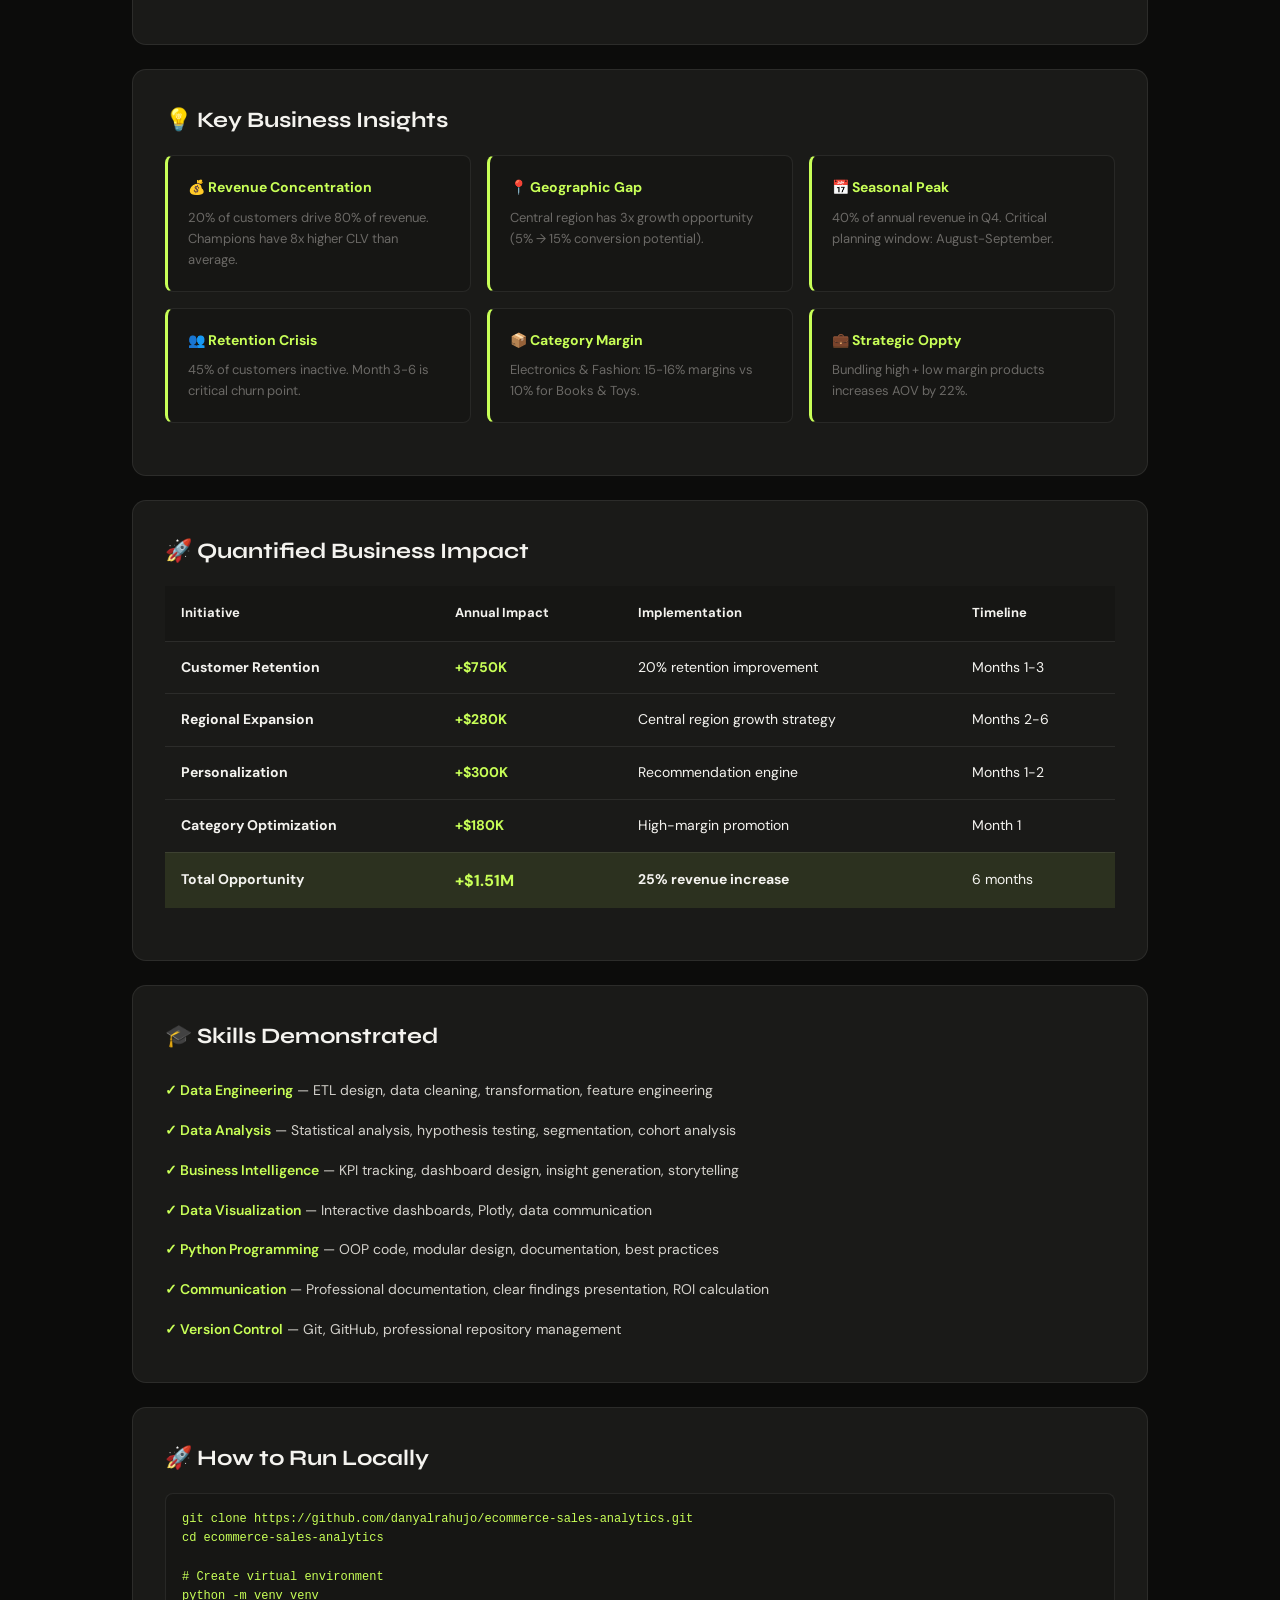
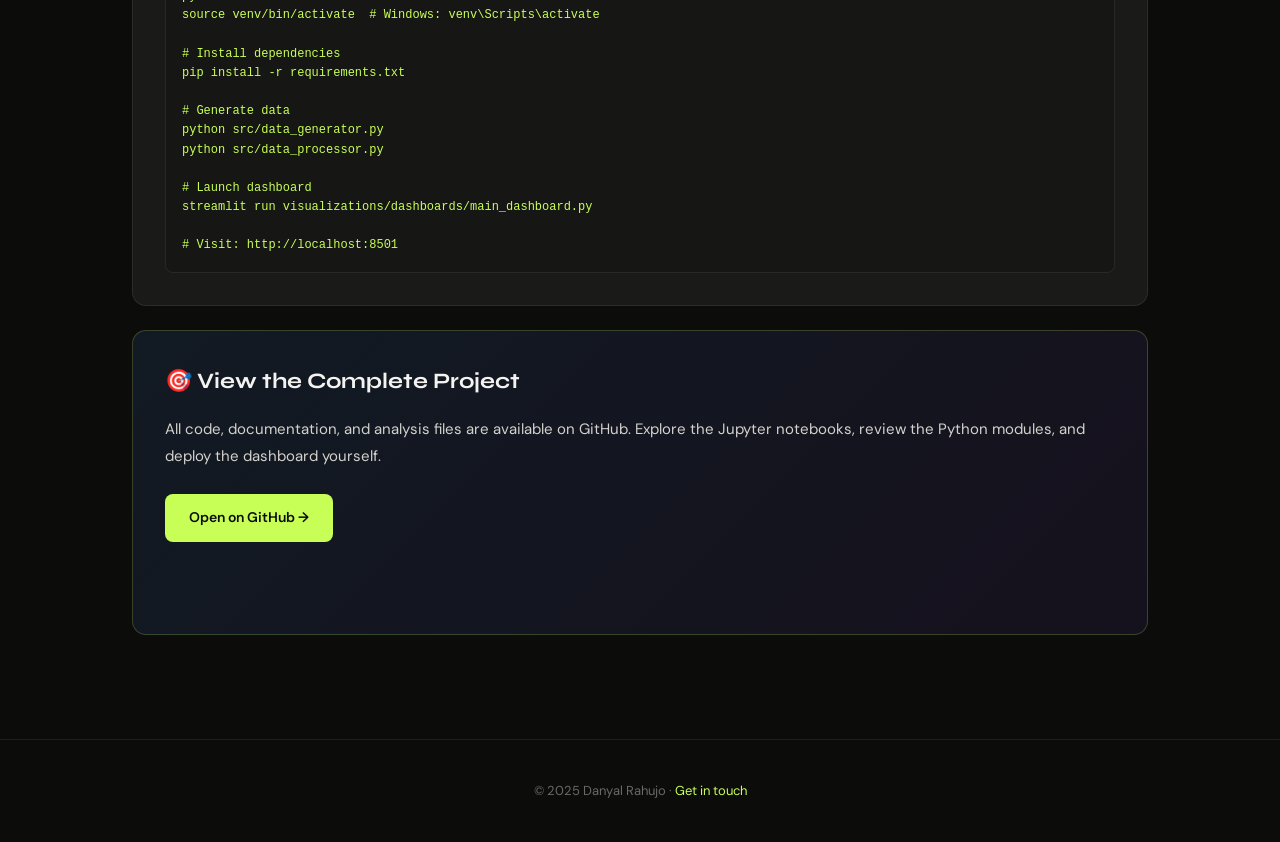
==== commit 22da2f74: "Fix GitHub links in ecommerce-analytics.html" ====
--- a/projects/ecommerce-analytics.html
+++ b/projects/ecommerce-analytics.html
@@ -274,7 +274,7 @@
             📊 Live Dashboard
           </a>
           
-          <a href="https://github.com/danyalrahujoi/ecommerce-sales-analytics#readme" class="btn btn-secondary" target="_blank">
+          <a href="https://github.com/danyalrahujo/ecommerce-sales-analytics#readme" class="btn btn-secondary" target="_blank">
             📖 Documentation
           </a>
         </div>
@@ -460,7 +460,7 @@
 
         <div class="section-card">
           <h3>🚀 How to Run Locally</h3>
-          <pre style="background: var(--bg3); padding: 16px; border-radius: var(--radius-sm); overflow-x: auto; font-size: 12px; color: var(--accent); line-height: 1.6; border: 1px solid var(--border);">git clone https://github.com/danyalrahujoi/ecommerce-sales-analytics.git
+          <pre style="background: var(--bg3); padding: 16px; border-radius: var(--radius-sm); overflow-x: auto; font-size: 12px; color: var(--accent); line-height: 1.6; border: 1px solid var(--border);">git clone https://github.com/danyalrahujo/ecommerce-sales-analytics.git
 cd ecommerce-sales-analytics
 
 # Create virtual environment
@@ -484,7 +484,7 @@
           <h3>🎯 View the Complete Project</h3>
           <p>All code, documentation, and analysis files are available on GitHub. Explore the Jupyter notebooks, review the Python modules, and deploy the dashboard yourself.</p>
           <div class="btn-group" style="margin-top: 24px;">
-            <a href="https://github.com/danyalrahujoi/ecommerce-sales-analytics" class="btn btn-primary" target="_blank">
+            <a href="https://github.com/danyalrahujo/ecommerce-sales-analytics" class="btn btn-primary" target="_blank">
               Open on GitHub →
             </a>
           </div>
